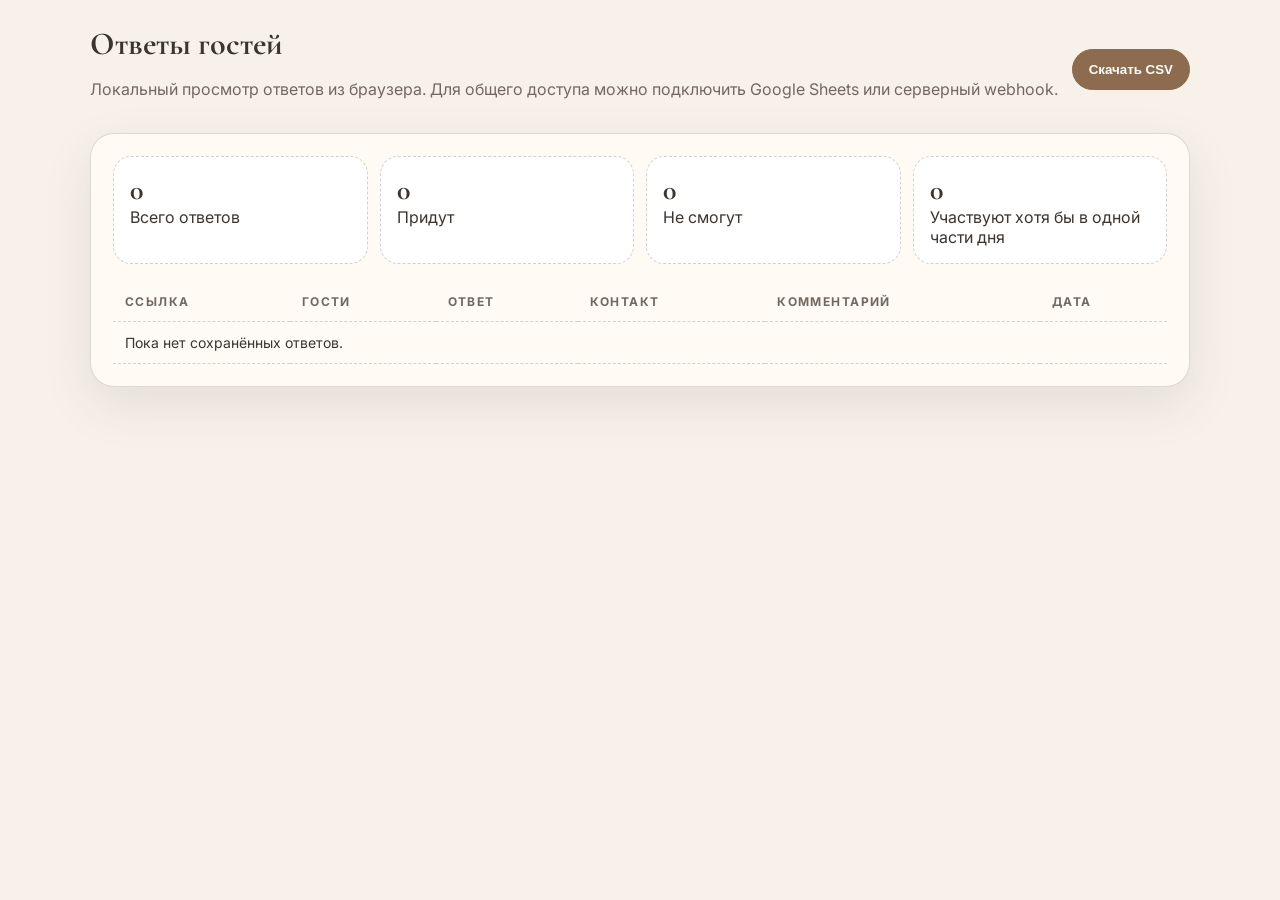
==== admin.html @ 10ecd002 "initial commit" ====
<!DOCTYPE html>
<html lang="ru">
<head>
  <meta charset="UTF-8" />
  <meta name="viewport" content="width=device-width, initial-scale=1.0" />
  <meta name="robots" content="noindex,nofollow,noarchive,nosnippet,noimageindex" />
  <title>Ответы гостей — Свадьба Дмитрия и Софьи</title>
  <link rel="preconnect" href="https://fonts.googleapis.com">
  <link rel="preconnect" href="https://fonts.gstatic.com" crossorigin>
  <link href="https://fonts.googleapis.com/css2?family=Cormorant+Garamond:wght@400;600&family=Inter:wght@400;500;600&display=swap" rel="stylesheet">
  <style>
    body{margin:0;background:#f7f1ea;color:#3b342f;font-family:Inter,sans-serif;padding:24px}
    .wrap{max-width:1100px;margin:0 auto}
    .card{background:#fffaf4;border:1px solid rgba(133,117,104,.25);border-radius:24px;box-shadow:0 18px 50px rgba(75,57,44,.10);padding:22px}
    h1,h2{font-family:'Cormorant Garamond',serif;margin:0 0 12px}
    .top{display:flex;justify-content:space-between;align-items:center;gap:12px;flex-wrap:wrap;margin-bottom:18px}
    button{border:1px solid #8c6b4e;background:#8c6b4e;color:#fff;border-radius:999px;padding:12px 16px;cursor:pointer;font-weight:600}
    table{width:100%;border-collapse:collapse;font-size:14px}
    th,td{padding:12px;border-bottom:1px dashed rgba(133,117,104,.32);vertical-align:top;text-align:left}
    th{font-size:12px;text-transform:uppercase;letter-spacing:.12em;color:#73685f}
    .muted{color:#73685f}
    .stats{display:grid;grid-template-columns:repeat(auto-fit,minmax(170px,1fr));gap:12px;margin-bottom:18px}
    .stat{padding:16px;border:1px dashed rgba(133,117,104,.35);border-radius:18px;background:#fff}
    .stat strong{display:block;font-size:28px;font-family:'Cormorant Garamond',serif}
  </style>
</head>
<body>
  <div class="wrap">
    <div class="top">
      <div>
        <h1>Ответы гостей</h1>
        <p class="muted">Локальный просмотр ответов из браузера. Для общего доступа можно подключить Google Sheets или серверный webhook.</p>
      </div>
      <button id="exportCsv">Скачать CSV</button>
    </div>

    <div class="card">
      <div class="stats" id="stats"></div>
      <table>
        <thead>
          <tr>
            <th>Ссылка</th>
            <th>Гости</th>
            <th>Ответ</th>
            <th>Контакт</th>
            <th>Комментарий</th>
            <th>Дата</th>
          </tr>
        </thead>
        <tbody id="rows"></tbody>
      </table>
    </div>
  </div>

  <script>
    const index = JSON.parse(localStorage.getItem('wedding-rsvp:index') || '[]');
    const rows = document.getElementById('rows');
    const stats = document.getElementById('stats');
    const responses = index.map(item => {
      const data = JSON.parse(localStorage.getItem(`wedding-rsvp:${item.inviteSlug}`) || '{}');
      return data;
    }).filter(Boolean);

    const total = responses.length;
    const declined = responses.filter(r => (r.attendance || '').includes('не смогу')).length;
    const ceremony = responses.filter(r => (r.attendance || '').includes('венчании') || (r.attendance || '').includes('росписи')).length;

    stats.innerHTML = `
      <div class="stat"><strong>${total}</strong><span>Всего ответов</span></div>
      <div class="stat"><strong>${Math.max(total - declined, 0)}</strong><span>Придут</span></div>
      <div class="stat"><strong>${declined}</strong><span>Не смогут</span></div>
      <div class="stat"><strong>${ceremony}</strong><span>Участвуют хотя бы в одной части дня</span></div>
    `;

    rows.innerHTML = responses.map(r => `
      <tr>
        <td>${r.inviteSlug || ''}</td>
        <td>${(r.guests || []).join(', ')}</td>
        <td>${r.attendance || ''}</td>
        <td>${r.contact || ''}</td>
        <td>${r.comment || ''}</td>
        <td>${r.submittedAt ? new Date(r.submittedAt).toLocaleString('ru-RU') : ''}</td>
      </tr>
    `).join('') || '<tr><td colspan="6">Пока нет сохранённых ответов.</td></tr>';

    document.getElementById('exportCsv').addEventListener('click', () => {
      const header = ['Ссылка','Гости','Ответ','Контакт','Комментарий','Дата'];
      const lines = responses.map(r => [
        r.inviteSlug || '',
        (r.guests || []).join(', '),
        r.attendance || '',
        r.contact || '',
        r.comment || '',
        r.submittedAt ? new Date(r.submittedAt).toLocaleString('ru-RU') : ''
      ]);
      const csv = [header, ...lines].map(row => row.map(cell => `"${String(cell).replace(/"/g, '""')}"`).join(',')).join('\n');
      const blob = new Blob(['\uFEFF' + csv], { type: 'text/csv;charset=utf-8;' });
      const link = document.createElement('a');
      link.href = URL.createObjectURL(blob);
      link.download = 'wedding-rsvp.csv';
      link.click();
      URL.revokeObjectURL(link.href);
    });
  </script>
</body>
</html>
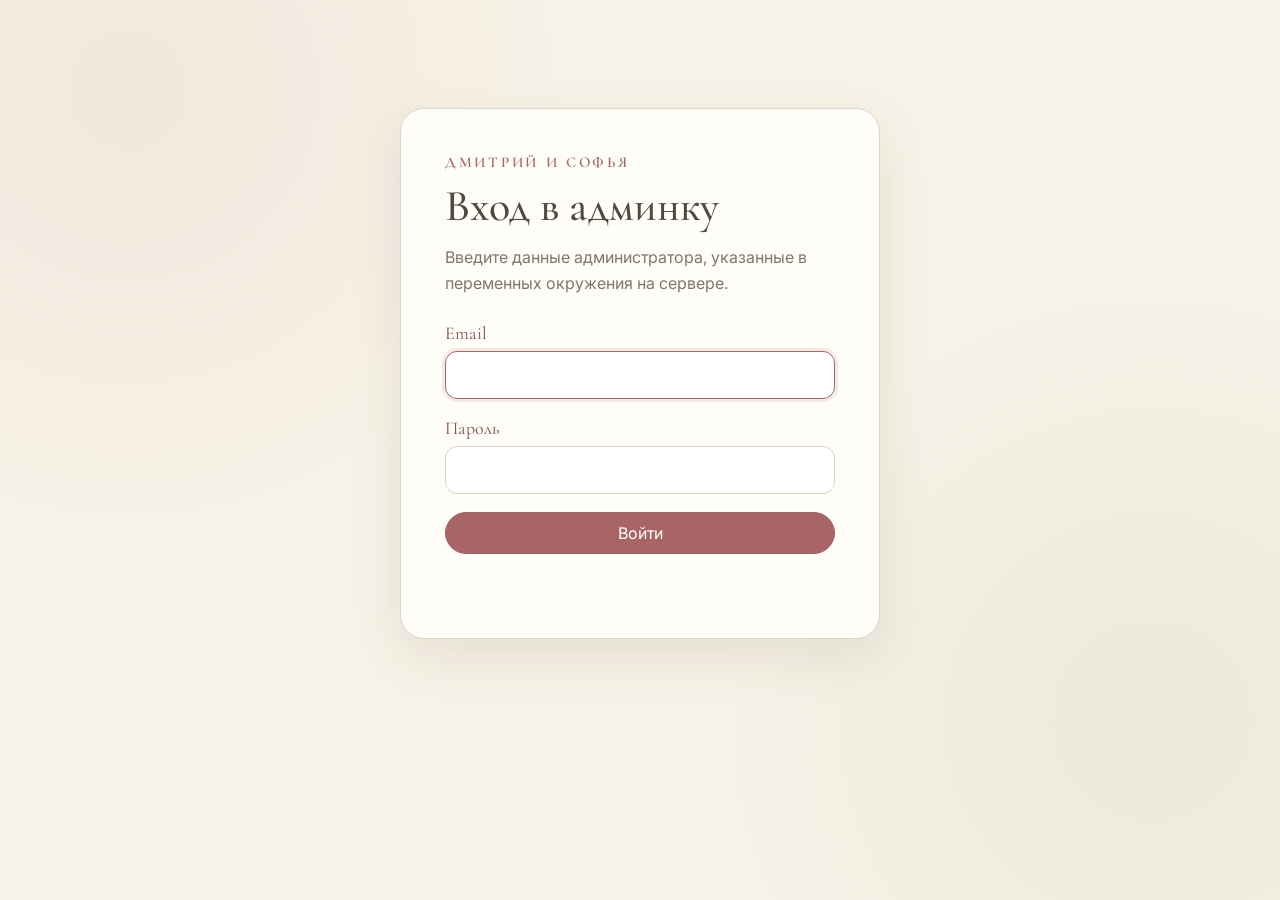
==== commit 1364e934: "add api endpoins" ====
--- a/admin.html
+++ b/admin.html
@@ -3,104 +3,77 @@
 <head>
   <meta charset="UTF-8" />
   <meta name="viewport" content="width=device-width, initial-scale=1.0" />
-  <meta name="robots" content="noindex,nofollow,noarchive,nosnippet,noimageindex" />
-  <title>Ответы гостей — Свадьба Дмитрия и Софьи</title>
-  <link rel="preconnect" href="https://fonts.googleapis.com">
-  <link rel="preconnect" href="https://fonts.gstatic.com" crossorigin>
-  <link href="https://fonts.googleapis.com/css2?family=Cormorant+Garamond:wght@400;600&family=Inter:wght@400;500;600&display=swap" rel="stylesheet">
-  <style>
-    body{margin:0;background:#f7f1ea;color:#3b342f;font-family:Inter,sans-serif;padding:24px}
-    .wrap{max-width:1100px;margin:0 auto}
-    .card{background:#fffaf4;border:1px solid rgba(133,117,104,.25);border-radius:24px;box-shadow:0 18px 50px rgba(75,57,44,.10);padding:22px}
-    h1,h2{font-family:'Cormorant Garamond',serif;margin:0 0 12px}
-    .top{display:flex;justify-content:space-between;align-items:center;gap:12px;flex-wrap:wrap;margin-bottom:18px}
-    button{border:1px solid #8c6b4e;background:#8c6b4e;color:#fff;border-radius:999px;padding:12px 16px;cursor:pointer;font-weight:600}
-    table{width:100%;border-collapse:collapse;font-size:14px}
-    th,td{padding:12px;border-bottom:1px dashed rgba(133,117,104,.32);vertical-align:top;text-align:left}
-    th{font-size:12px;text-transform:uppercase;letter-spacing:.12em;color:#73685f}
-    .muted{color:#73685f}
-    .stats{display:grid;grid-template-columns:repeat(auto-fit,minmax(170px,1fr));gap:12px;margin-bottom:18px}
-    .stat{padding:16px;border:1px dashed rgba(133,117,104,.35);border-radius:18px;background:#fff}
-    .stat strong{display:block;font-size:28px;font-family:'Cormorant Garamond',serif}
-  </style>
+  <meta name="robots" content="noindex,nofollow,noarchive,nosnippet" />
+  <title>Админка — свадьба Дмитрия и Софьи</title>
+
+  <link rel="preconnect" href="https://fonts.googleapis.com" />
+  <link rel="preconnect" href="https://fonts.gstatic.com" crossorigin />
+  <link href="https://fonts.googleapis.com/css2?family=Cormorant+Garamond:wght@400;500;600&family=Inter:wght@400;500;600&display=swap" rel="stylesheet" />
+  <link rel="stylesheet" href="admin.css" />
 </head>
 <body>
-  <div class="wrap">
-    <div class="top">
-      <div>
-        <h1>Ответы гостей</h1>
-        <p class="muted">Локальный просмотр ответов из браузера. Для общего доступа можно подключить Google Sheets или серверный webhook.</p>
+  <main class="admin-shell">
+    <section id="loginView" class="admin-card admin-login">
+      <p class="admin-eyebrow">Дмитрий и Софья</p>
+      <h1>Вход в админку</h1>
+      <p class="admin-lead">Введите данные администратора, указанные в переменных окружения на сервере.</p>
+
+      <form id="adminLoginForm" class="admin-form">
+        <label>
+          <span>Email</span>
+          <input type="email" name="email" autocomplete="username" required />
+        </label>
+        <label>
+          <span>Пароль</span>
+          <input type="password" name="password" autocomplete="current-password" minlength="8" required />
+        </label>
+        <button type="submit" class="admin-button admin-button--primary">Войти</button>
+        <p id="loginStatus" class="admin-status" aria-live="polite"></p>
+      </form>
+    </section>
+
+    <section id="dashboardView" class="admin-dashboard" hidden>
+      <header class="admin-header">
+        <div>
+          <p class="admin-eyebrow">Панель организаторов</p>
+          <h1>Ответы гостей</h1>
+        </div>
+        <div class="admin-actions">
+          <button id="reloadResponses" type="button" class="admin-button">Обновить</button>
+          <button id="exportCsv" type="button" class="admin-button">Скачать CSV</button>
+          <button id="logoutButton" type="button" class="admin-button admin-button--danger">Выйти</button>
+        </div>
+      </header>
+
+      <div class="admin-summary">
+        <article><span>Всего приглашений</span><strong id="summaryTotal">0</strong></article>
+        <article><span>Ответили</span><strong id="summaryAnswered">0</strong></article>
+        <article><span>Планируют быть</span><strong id="summaryAttending">0</strong></article>
+        <article><span>Не смогут быть</span><strong id="summaryDeclined">0</strong></article>
       </div>
-      <button id="exportCsv">Скачать CSV</button>
-    </div>
 
-    <div class="card">
-      <div class="stats" id="stats"></div>
-      <table>
-        <thead>
-          <tr>
-            <th>Ссылка</th>
-            <th>Гости</th>
-            <th>Ответ</th>
-            <th>Контакт</th>
-            <th>Комментарий</th>
-            <th>Дата</th>
-          </tr>
-        </thead>
-        <tbody id="rows"></tbody>
-      </table>
-    </div>
-  </div>
+      <p id="dashboardStatus" class="admin-status" aria-live="polite"></p>
 
-  <script>
-    const index = JSON.parse(localStorage.getItem('wedding-rsvp:index') || '[]');
-    const rows = document.getElementById('rows');
-    const stats = document.getElementById('stats');
-    const responses = index.map(item => {
-      const data = JSON.parse(localStorage.getItem(`wedding-rsvp:${item.inviteSlug}`) || '{}');
-      return data;
-    }).filter(Boolean);
+      <div class="admin-table-wrap">
+        <table class="admin-table">
+          <thead>
+            <tr>
+              <th>Гости</th>
+              <th>Статус</th>
+              <th>Контакт</th>
+              <th>Комментарий</th>
+              <th>Обновлено</th>
+              <th>Slug</th>
+              <th>Макс.</th>
+            </tr>
+          </thead>
+          <tbody id="responsesBody"></tbody>
+        </table>
+      </div>
+    </section>
+  </main>
 
-    const total = responses.length;
-    const declined = responses.filter(r => (r.attendance || '').includes('не смогу')).length;
-    const ceremony = responses.filter(r => (r.attendance || '').includes('венчании') || (r.attendance || '').includes('росписи')).length;
-
-    stats.innerHTML = `
-      <div class="stat"><strong>${total}</strong><span>Всего ответов</span></div>
-      <div class="stat"><strong>${Math.max(total - declined, 0)}</strong><span>Придут</span></div>
-      <div class="stat"><strong>${declined}</strong><span>Не смогут</span></div>
-      <div class="stat"><strong>${ceremony}</strong><span>Участвуют хотя бы в одной части дня</span></div>
-    `;
-
-    rows.innerHTML = responses.map(r => `
-      <tr>
-        <td>${r.inviteSlug || ''}</td>
-        <td>${(r.guests || []).join(', ')}</td>
-        <td>${r.attendance || ''}</td>
-        <td>${r.contact || ''}</td>
-        <td>${r.comment || ''}</td>
-        <td>${r.submittedAt ? new Date(r.submittedAt).toLocaleString('ru-RU') : ''}</td>
-      </tr>
-    `).join('') || '<tr><td colspan="6">Пока нет сохранённых ответов.</td></tr>';
-
-    document.getElementById('exportCsv').addEventListener('click', () => {
-      const header = ['Ссылка','Гости','Ответ','Контакт','Комментарий','Дата'];
-      const lines = responses.map(r => [
-        r.inviteSlug || '',
-        (r.guests || []).join(', '),
-        r.attendance || '',
-        r.contact || '',
-        r.comment || '',
-        r.submittedAt ? new Date(r.submittedAt).toLocaleString('ru-RU') : ''
-      ]);
-      const csv = [header, ...lines].map(row => row.map(cell => `"${String(cell).replace(/"/g, '""')}"`).join(',')).join('\n');
-      const blob = new Blob(['\uFEFF' + csv], { type: 'text/csv;charset=utf-8;' });
-      const link = document.createElement('a');
-      link.href = URL.createObjectURL(blob);
-      link.download = 'wedding-rsvp.csv';
-      link.click();
-      URL.revokeObjectURL(link.href);
-    });
-  </script>
+  <script src="config.js"></script>
+  <script src="admin.js"></script>
 </body>
 </html>
--- a/admin.css
+++ b/admin.css
@@ -0,0 +1,82 @@
+:root {
+  --admin-bg: #f7f2e7;
+  --admin-paper: #fffdf7;
+  --admin-text: #514840;
+  --admin-muted: #81766d;
+  --admin-border: #ded5c7;
+  --admin-accent: #a76565;
+  --admin-accent-dark: #855151;
+  --admin-olive: #6e7044;
+  --admin-danger: #9b4545;
+  --admin-shadow: 0 18px 50px rgba(78, 61, 45, 0.1);
+  --admin-serif: "Cormorant Garamond", Georgia, serif;
+  --admin-sans: "Inter", Arial, sans-serif;
+}
+
+* { box-sizing: border-box; }
+body {
+  min-height: 100vh;
+  margin: 0;
+  color: var(--admin-text);
+  font-family: var(--admin-sans);
+  background:
+    radial-gradient(circle at 10% 10%, rgba(167, 101, 101, 0.08), transparent 32%),
+    radial-gradient(circle at 90% 80%, rgba(110, 112, 68, 0.08), transparent 32%),
+    var(--admin-bg);
+}
+button, input { font: inherit; }
+button { cursor: pointer; }
+button:disabled { cursor: wait; opacity: 0.6; }
+[hidden] { display: none !important; }
+
+.admin-shell { width: min(1440px, 100%); margin: 0 auto; padding: 36px 24px 64px; }
+.admin-card { background: var(--admin-paper); border: 1px solid var(--admin-border); border-radius: 24px; box-shadow: var(--admin-shadow); }
+.admin-login { width: min(480px, 100%); margin: 8vh auto 0; padding: 44px; }
+.admin-eyebrow { margin: 0 0 8px; color: var(--admin-accent); font-family: var(--admin-serif); font-size: 15px; font-weight: 600; letter-spacing: 0.18em; text-transform: uppercase; }
+.admin-login h1, .admin-header h1 { margin: 0; font-family: var(--admin-serif); font-weight: 500; }
+.admin-login h1 { font-size: 44px; }
+.admin-lead { margin: 12px 0 26px; color: var(--admin-muted); line-height: 1.6; }
+.admin-form { display: grid; gap: 18px; }
+.admin-form label { display: grid; gap: 7px; }
+.admin-form label span { color: var(--admin-accent-dark); font-family: var(--admin-serif); font-size: 18px; }
+.admin-form input { width: 100%; min-height: 48px; padding: 11px 13px; border: 1px solid var(--admin-border); border-radius: 12px; color: var(--admin-text); background: white; }
+.admin-form input:focus { border-color: var(--admin-accent); outline: 3px solid rgba(167, 101, 101, 0.12); }
+
+.admin-button { min-height: 42px; padding: 10px 17px; border: 1px solid var(--admin-border); border-radius: 999px; color: var(--admin-text); background: var(--admin-paper); transition: transform 0.2s ease, border-color 0.2s ease; }
+.admin-button:hover { transform: translateY(-1px); border-color: var(--admin-accent); }
+.admin-button--primary { border-color: var(--admin-accent); color: white; background: var(--admin-accent); }
+.admin-button--danger { border-color: var(--admin-danger); color: var(--admin-danger); }
+
+.admin-dashboard { display: grid; gap: 24px; }
+.admin-header { display: flex; align-items: center; justify-content: space-between; gap: 24px; }
+.admin-header h1 { font-size: clamp(38px, 6vw, 58px); }
+.admin-actions { display: flex; flex-wrap: wrap; gap: 9px; }
+.admin-summary { display: grid; grid-template-columns: repeat(4, minmax(0, 1fr)); gap: 14px; }
+.admin-summary article { padding: 20px; border: 1px solid var(--admin-border); border-radius: 18px; background: var(--admin-paper); box-shadow: var(--admin-shadow); }
+.admin-summary span { display: block; min-height: 38px; color: var(--admin-muted); font-size: 14px; line-height: 1.4; }
+.admin-summary strong { display: block; margin-top: 5px; color: var(--admin-olive); font-family: var(--admin-serif); font-size: 40px; font-weight: 500; }
+.admin-status { min-height: 22px; margin: 0; color: var(--admin-muted); }
+.admin-status--error { color: var(--admin-danger); }
+
+.admin-table-wrap { overflow: auto; border: 1px solid var(--admin-border); border-radius: 18px; background: var(--admin-paper); box-shadow: var(--admin-shadow); }
+.admin-table { width: 100%; min-width: 1100px; border-collapse: collapse; }
+.admin-table th, .admin-table td { padding: 14px 16px; border-bottom: 1px solid var(--admin-border); text-align: left; vertical-align: top; }
+.admin-table th { position: sticky; top: 0; z-index: 1; color: var(--admin-accent-dark); background: #f5eee5; font-family: var(--admin-serif); font-size: 17px; font-weight: 600; }
+.admin-table td { max-width: 300px; font-size: 14px; line-height: 1.45; white-space: normal; overflow-wrap: anywhere; }
+.admin-table tr:last-child td { border-bottom: 0; }
+.admin-monospace { font-family: ui-monospace, SFMono-Regular, Menlo, monospace; font-size: 12px !important; }
+.status-answered { color: var(--admin-olive); font-weight: 600; }
+.status-empty { color: var(--admin-muted); font-style: italic; }
+.admin-empty { padding: 42px !important; color: var(--admin-muted); text-align: center !important; }
+
+@media (max-width: 900px) {
+  .admin-header { align-items: flex-start; flex-direction: column; }
+  .admin-summary { grid-template-columns: 1fr 1fr; }
+}
+@media (max-width: 560px) {
+  .admin-shell { padding: 20px 12px 44px; }
+  .admin-login { padding: 28px 20px; }
+  .admin-summary { grid-template-columns: 1fr; }
+  .admin-actions { width: 100%; }
+  .admin-actions .admin-button { flex: 1; }
+}
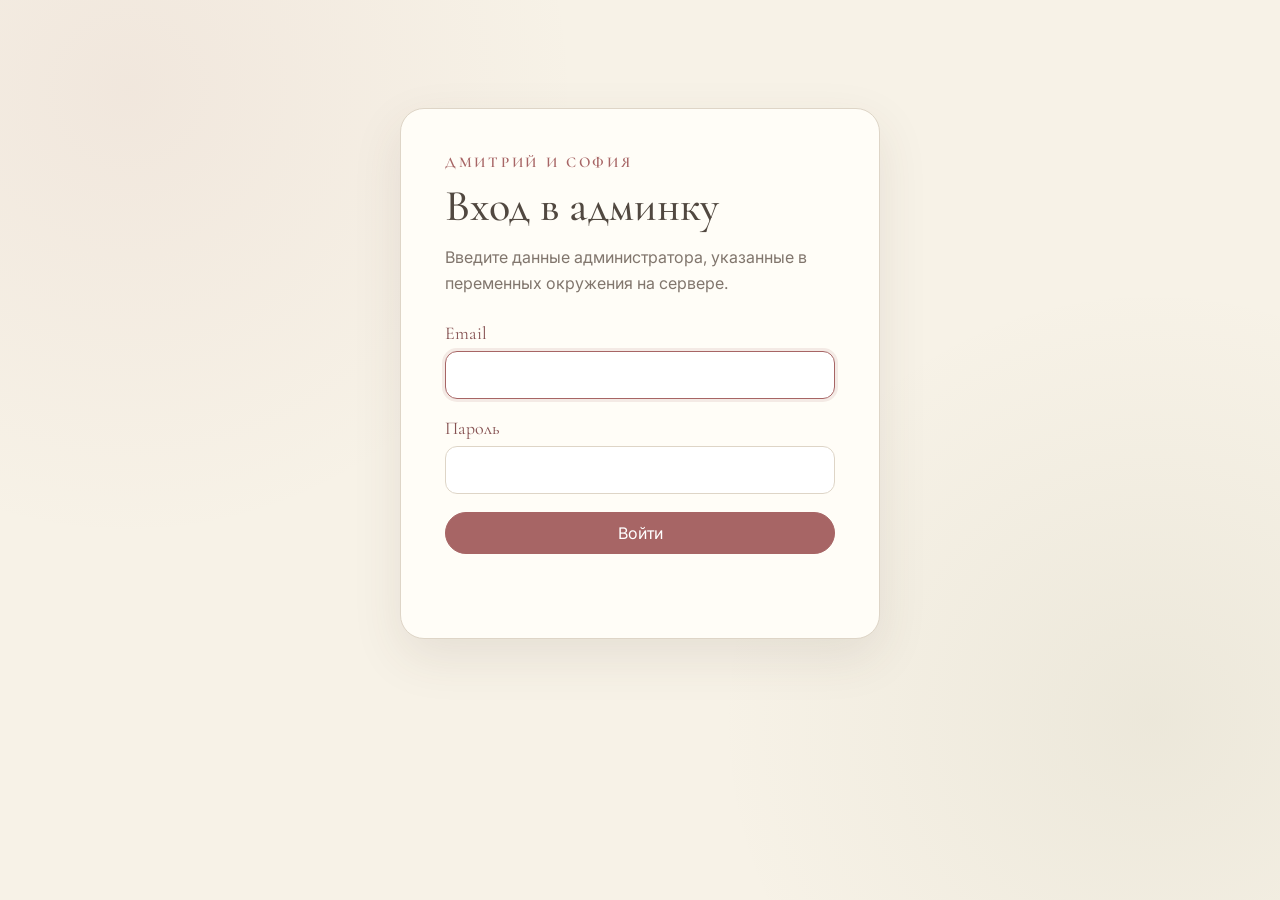
==== commit f17283c1: "Редактирование формулировок" ====
--- a/admin.html
+++ b/admin.html
@@ -4,7 +4,7 @@
   <meta charset="UTF-8" />
   <meta name="viewport" content="width=device-width, initial-scale=1.0" />
   <meta name="robots" content="noindex,nofollow,noarchive,nosnippet" />
-  <title>Админка — свадьба Дмитрия и Софьи</title>
+  <title>Админка — свадьба Дмитрия и Софии</title>
 
   <link rel="preconnect" href="https://fonts.googleapis.com" />
   <link rel="preconnect" href="https://fonts.gstatic.com" crossorigin />
@@ -14,7 +14,7 @@
 <body>
   <main class="admin-shell">
     <section id="loginView" class="admin-card admin-login">
-      <p class="admin-eyebrow">Дмитрий и Софья</p>
+      <p class="admin-eyebrow">Дмитрий и София</p>
       <h1>Вход в админку</h1>
       <p class="admin-lead">Введите данные администратора, указанные в переменных окружения на сервере.</p>
 
